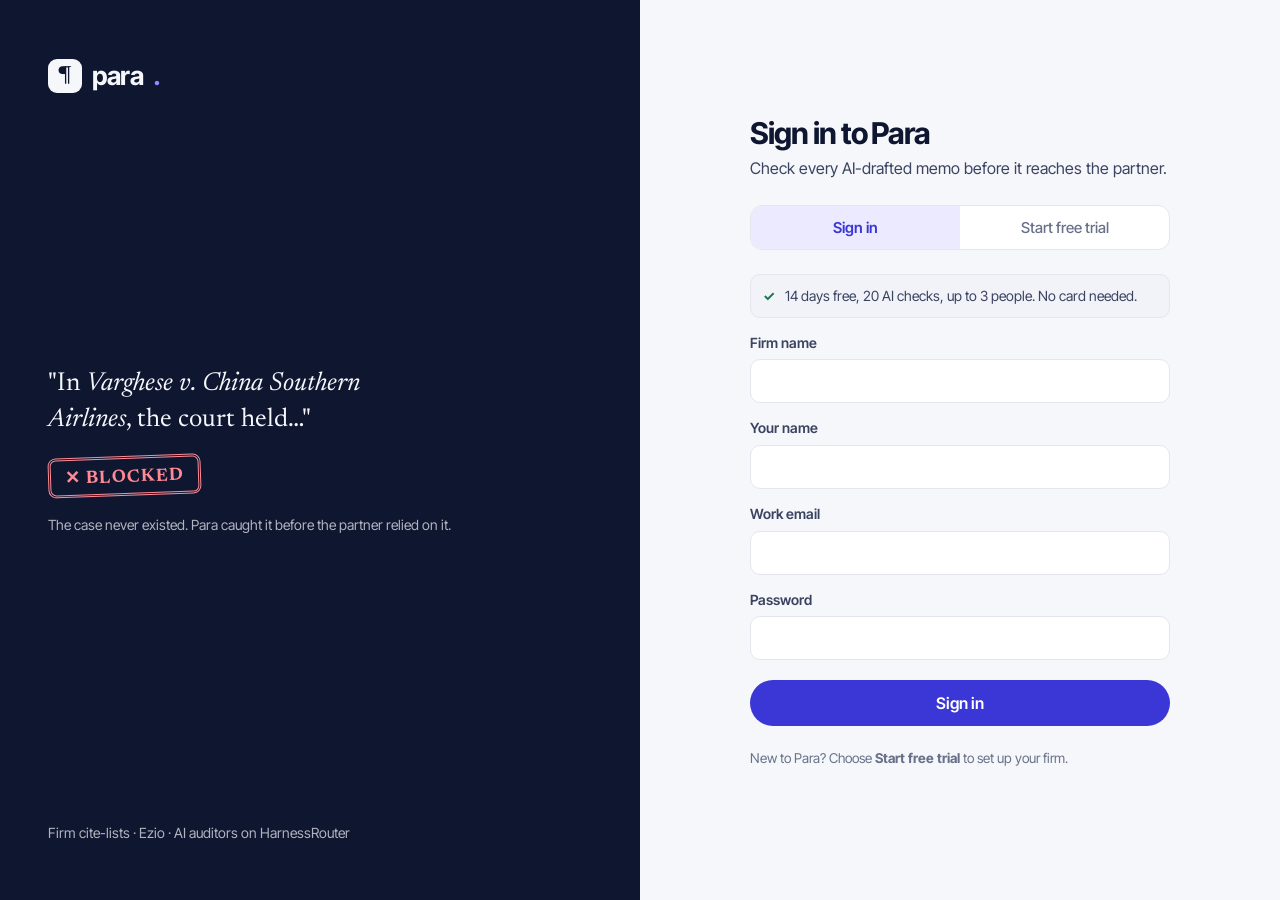
==== ui/login.html @ 793fa745 "Add sign-in, firm accounts and usage limits to the server In hosted mode (PARA_MODE=hosted) the serv" ====
<!doctype html>
<html lang="en">
<head>
<meta charset="utf-8">
<meta name="viewport" content="width=device-width, initial-scale=1, viewport-fit=cover">
<title>Para · Sign in</title>
<link rel="icon" href="data:image/svg+xml,%3Csvg xmlns='http://www.w3.org/2000/svg' viewBox='0 0 32 32'%3E%3Crect width='32' height='32' rx='8' fill='%230e1630'/%3E%3Ctext x='16' y='23' font-size='20' text-anchor='middle' fill='white' font-family='Georgia'%3E%C2%B6%3C/text%3E%3C/svg%3E">
<link rel="preconnect" href="https://fonts.googleapis.com">
<link rel="preconnect" href="https://fonts.gstatic.com" crossorigin>
<link rel="stylesheet" href="https://fonts.googleapis.com/css2?family=Inter+Tight:wght@400;500;600;700&family=Newsreader:opsz,wght@6..72,400;6..72,600&display=swap">
<style>
  /* Same tokens as the Para website and app. */
  :root {
    --bg: #f6f7fb; --card: #ffffff; --soft: #f1f3f9; --ink: #0e1630; --ink-2: #3a4360; --muted: #69718a; --rule: #e3e6ef;
    --accent: #3b36d6; --accent-ink: #ffffff; --accent-soft: #eceafe; --block: #b4232f; --block-bg: #fbe6e8; --ok: #18794e;
    --shadow: 0 1px 2px rgba(14, 22, 48, .06), 0 8px 24px rgba(14, 22, 48, .06);
    --sans: "Inter Tight", -apple-system, BlinkMacSystemFont, "Segoe UI", Roboto, Arial, sans-serif;
    --serif: "Newsreader", "Iowan Old Style", Palatino, Georgia, serif; color-scheme: light;
  }
  @media (prefers-color-scheme: dark) {
    :root:not([data-theme="light"]) {
      --bg: #0b1020; --card: #141c38; --soft: #111831; --ink: #eef0f8; --ink-2: #c3c8dc; --muted: #9098b3; --rule: #263055;
      --accent: #8f8bff; --accent-ink: #0b1020; --accent-soft: #23265a; --block: #ff7a85; --block-bg: #3a161c; --ok: #4cc38a;
      --shadow: 0 1px 2px rgba(0, 0, 0, .3), 0 8px 24px rgba(0, 0, 0, .25); color-scheme: dark;
    }
  }
  :root[data-theme="dark"] {
    --bg: #0b1020; --card: #141c38; --soft: #111831; --ink: #eef0f8; --ink-2: #c3c8dc; --muted: #9098b3; --rule: #263055;
    --accent: #8f8bff; --accent-ink: #0b1020; --accent-soft: #23265a; --block: #ff7a85; --block-bg: #3a161c; --ok: #4cc38a;
    --shadow: 0 1px 2px rgba(0, 0, 0, .3), 0 8px 24px rgba(0, 0, 0, .25); color-scheme: dark;
  }
  * { box-sizing: border-box; }
  body { margin: 0; min-height: 100vh; background: var(--bg); color: var(--ink); font: 16px/1.55 var(--sans); -webkit-font-smoothing: antialiased;
    display: grid; grid-template-columns: 1fr 1fr; }
  @media (max-width: 860px) { body { grid-template-columns: 1fr; } .side { display: none; } }
  :focus-visible { outline: 3px solid var(--accent); outline-offset: 2px; border-radius: 6px; }
  a { color: var(--accent); }
  .side { background: var(--ink); color: var(--bg); padding: 56px 48px; display: flex; flex-direction: column; justify-content: space-between; }
  .brand { display: inline-flex; align-items: center; gap: 10px; font-weight: 700; font-size: 26px; letter-spacing: -.03em; color: inherit; text-decoration: none; }
  .brand .mark { display: grid; place-items: center; width: 34px; height: 34px; border-radius: 9px; background: var(--bg); color: var(--ink); font: 700 22px/1 var(--serif); }
  .side blockquote { margin: 0; font: 26px/1.4 var(--serif); max-width: 22ch; text-wrap: balance; }
  .side .stamp { display: inline-block; margin-top: 18px; font: 700 18px var(--serif); letter-spacing: .06em; padding: 6px 14px;
    border: 3px double #ff8a94; color: #ff8a94; border-radius: 8px; transform: rotate(-2deg); }
  .side small { opacity: .7; font-size: 14px; }
  .main { display: grid; place-items: center; padding: 40px 16px; }
  .card { width: 100%; max-width: 420px; }
  .mobile-brand { display: none; color: var(--ink); margin-bottom: 28px; }
  .mobile-brand .mark { background: var(--ink); color: var(--bg); }
  @media (max-width: 860px) { .mobile-brand { display: inline-flex; } }
  h1 { font-size: 30px; letter-spacing: -.035em; line-height: 1.1; margin: 0 0 6px; text-wrap: balance; }
  .lede { color: var(--ink-2); margin: 0 0 24px; }
  .tabs { display: grid; grid-template-columns: 1fr 1fr; border: 1px solid var(--rule); border-radius: 12px; overflow: hidden; margin-bottom: 24px; background: var(--card); }
  .tabs button { border: 0; background: none; padding: 12px; font: 500 15px var(--sans); color: var(--muted); cursor: pointer; }
  .tabs button[aria-selected="true"] { background: var(--accent-soft); color: var(--accent); font-weight: 600; }
  form { display: grid; gap: 14px; }
  label { display: grid; gap: 6px; font-size: 14px; font-weight: 600; color: var(--ink-2); }
  input { font: 16px var(--sans); color: var(--ink); background: var(--card); border: 1px solid var(--rule); border-radius: 10px; padding: 11px 12px; width: 100%; }
  .hint { font-weight: 400; color: var(--muted); font-size: 13px; }
  .submit { margin-top: 6px; font: 600 16px var(--sans); padding: 13px; border-radius: 999px; border: 0; background: var(--accent); color: var(--accent-ink); cursor: pointer; }
  .submit:disabled { opacity: .5; cursor: wait; }
  .error { background: var(--block-bg); color: var(--block); padding: 10px 12px; border-radius: 10px; font-size: 14px; }
  .trial { display: flex; gap: 10px; align-items: center; font-size: 14px; color: var(--ink-2); background: var(--soft); border: 1px solid var(--rule); border-radius: 10px; padding: 10px 12px; }
  .trial b { color: var(--ok); }
  .foot { margin-top: 22px; font-size: 13.5px; color: var(--muted); }
</style>
</head>
<body>
  <aside class="side" aria-hidden="true">
    <span class="brand"><span class="mark">¶</span>para<span style="color:#8f8bff">.</span></span>
    <div>
      <blockquote>"In <i>Varghese v. China Southern Airlines</i>, the court held…"</blockquote>
      <span class="stamp">✕ BLOCKED</span>
      <p><small>The case never existed. Para caught it before the partner relied on it.</small></p>
    </div>
    <small>Firm cite-lists · Ezio · AI auditors on HarnessRouter</small>
  </aside>

  <main class="main">
    <div class="card">
      <a class="brand mobile-brand" href="/login"><span class="mark" aria-hidden="true">¶</span>para.</a>
      <h1 id="title">Sign in to Para</h1>
      <p class="lede" id="lede">Check every AI-drafted memo before it reaches the partner.</p>

      <div class="tabs" role="tablist" id="tabs">
        <button type="button" role="tab" id="tab-login" aria-selected="true">Sign in</button>
        <button type="button" role="tab" id="tab-signup" aria-selected="false">Start free trial</button>
      </div>

      <form id="form" novalidate>
        <div class="trial" id="trial" hidden><b>✓</b> 14 days free, 20 AI checks, up to 3 people. No card needed.</div>
        <label id="f-firm" hidden>Firm name<input id="firm" name="firm" autocomplete="organization" maxlength="120"></label>
        <label id="f-name" hidden>Your name<input id="name" name="name" autocomplete="name" maxlength="120"></label>
        <label>Work email<input id="email" name="email" type="email" autocomplete="email" required></label>
        <label>Password <span class="hint" id="pw-hint" hidden>At least 10 characters.</span><input id="password" name="password" type="password" autocomplete="current-password" required minlength="10"></label>
        <div class="error" id="error" role="alert" hidden></div>
        <button class="submit" id="submit" type="submit">Sign in</button>
      </form>
      <p class="foot" id="foot">New to Para? Choose <b>Start free trial</b> to set up your firm.</p>
    </div>
  </main>

<script>
/* Sign in, start a trial, or join a firm by invite (/join#token). The token stays in the fragment, so it never reaches server logs. */
const $ = (id) => document.getElementById(id);
const path = location.pathname;
const inviteToken = path === "/join" ? location.hash.slice(1) : "";
let mode = inviteToken ? "join" : path === "/signup" ? "signup" : "login";

const COPY = {
  login: { title: "Sign in to Para", lede: "Check every AI-drafted memo before it reaches the partner.", submit: "Sign in", url: "/auth/login" },
  signup: { title: "Start your firm's free trial", lede: "Set up your firm in a minute. You'll be its owner and can invite your team.", submit: "Create firm account", url: "/auth/signup" },
  join: { title: "Join your firm on Para", lede: "Your firm invited you. Create your sign-in to get started.", submit: "Join firm", url: "/auth/accept-invite" },
};

function render() {
  const c = COPY[mode];
  $("title").textContent = c.title; $("lede").textContent = c.lede; $("submit").textContent = c.submit;
  $("tabs").hidden = mode === "join";
  $("tab-login").setAttribute("aria-selected", String(mode === "login"));
  $("tab-signup").setAttribute("aria-selected", String(mode === "signup"));
  $("f-firm").hidden = mode !== "signup";
  $("f-name").hidden = mode === "login";
  $("trial").hidden = mode !== "signup";
  $("pw-hint").hidden = mode === "login";
  $("password").autocomplete = mode === "login" ? "current-password" : "new-password";
  $("foot").hidden = mode === "join";
  $("foot").innerHTML = mode === "login" ? "New to Para? Choose <b>Start free trial</b> to set up your firm." : "Already have an account? Choose <b>Sign in</b>.";
  $("error").hidden = true;
}
$("tab-login").onclick = () => { mode = "login"; history.replaceState(null, "", "/login"); render(); };
$("tab-signup").onclick = () => { mode = "signup"; history.replaceState(null, "", "/signup"); render(); };
render();

$("form").addEventListener("submit", async (e) => {
  e.preventDefault();
  const err = $("error");
  const body = { email: $("email").value.trim(), password: $("password").value };
  if (mode !== "login") body.name = $("name").value.trim();
  if (mode === "signup") body.firm = $("firm").value.trim();
  if (mode === "join") body.token = inviteToken;
  if (!body.email || !body.password || (mode === "signup" && !body.firm)) { err.textContent = "Fill in every field."; err.hidden = false; return; }
  if (mode !== "login" && body.password.length < 10) { err.textContent = "Use a password of at least 10 characters."; err.hidden = false; return; }
  $("submit").disabled = true;
  try {
    const res = await fetch(COPY[mode].url, { method: "POST", headers: { "Content-Type": "application/json" }, body: JSON.stringify(body) });
    const data = await res.json().catch(() => ({}));
    if (res.ok) { location.replace("/"); return; }
    err.textContent = data.error || `Something went wrong (HTTP ${res.status}). Try again.`;
  } catch (x) {
    err.textContent = "Para could not be reached. Check your connection and try again.";
  }
  err.hidden = false;
  $("submit").disabled = false;
});
</script>
</body>
</html>
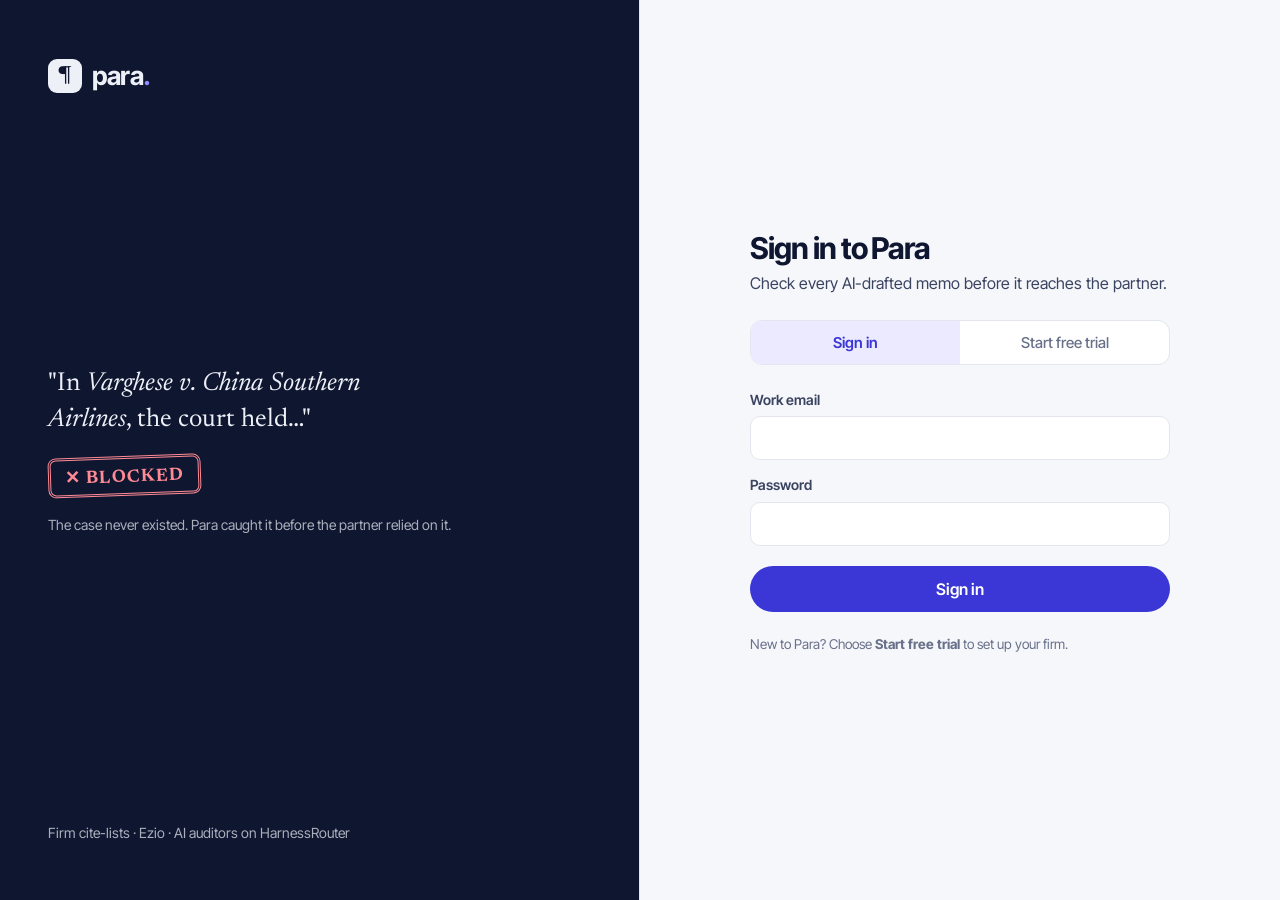
==== commit 5e7edc99: "Add the hosted pages: sign-in, account and billing, and an account bar - ui/login.html: sign in, sta" ====
--- a/ui/login.html
+++ b/ui/login.html
@@ -16,6 +16,7 @@
     --shadow: 0 1px 2px rgba(14, 22, 48, .06), 0 8px 24px rgba(14, 22, 48, .06);
     --sans: "Inter Tight", -apple-system, BlinkMacSystemFont, "Segoe UI", Roboto, Arial, sans-serif;
     --serif: "Newsreader", "Iowan Old Style", Palatino, Georgia, serif; color-scheme: light;
+    --side: #0e1630; --side-ink: #eef0f8; --side-dot: #8f8bff; --side-stamp: #ff8a94;
   }
   @media (prefers-color-scheme: dark) {
     :root:not([data-theme="light"]) {
@@ -30,17 +31,18 @@
     --shadow: 0 1px 2px rgba(0, 0, 0, .3), 0 8px 24px rgba(0, 0, 0, .25); color-scheme: dark;
   }
   * { box-sizing: border-box; }
+  [hidden] { display: none !important; }
   body { margin: 0; min-height: 100vh; background: var(--bg); color: var(--ink); font: 16px/1.55 var(--sans); -webkit-font-smoothing: antialiased;
     display: grid; grid-template-columns: 1fr 1fr; }
   @media (max-width: 860px) { body { grid-template-columns: 1fr; } .side { display: none; } }
   :focus-visible { outline: 3px solid var(--accent); outline-offset: 2px; border-radius: 6px; }
   a { color: var(--accent); }
-  .side { background: var(--ink); color: var(--bg); padding: 56px 48px; display: flex; flex-direction: column; justify-content: space-between; }
+  .side { background: var(--side); color: var(--side-ink); border-right: 1px solid var(--rule); padding: 56px 48px; display: flex; flex-direction: column; justify-content: space-between; }
   .brand { display: inline-flex; align-items: center; gap: 10px; font-weight: 700; font-size: 26px; letter-spacing: -.03em; color: inherit; text-decoration: none; }
-  .brand .mark { display: grid; place-items: center; width: 34px; height: 34px; border-radius: 9px; background: var(--bg); color: var(--ink); font: 700 22px/1 var(--serif); }
+  .brand .mark { display: grid; place-items: center; width: 34px; height: 34px; border-radius: 9px; background: var(--side-ink); color: var(--side); font: 700 22px/1 var(--serif); }
   .side blockquote { margin: 0; font: 26px/1.4 var(--serif); max-width: 22ch; text-wrap: balance; }
   .side .stamp { display: inline-block; margin-top: 18px; font: 700 18px var(--serif); letter-spacing: .06em; padding: 6px 14px;
-    border: 3px double #ff8a94; color: #ff8a94; border-radius: 8px; transform: rotate(-2deg); }
+    border: 3px double var(--side-stamp); color: var(--side-stamp); border-radius: 8px; transform: rotate(-2deg); }
   .side small { opacity: .7; font-size: 14px; }
   .main { display: grid; place-items: center; padding: 40px 16px; }
   .card { width: 100%; max-width: 420px; }
@@ -66,7 +68,7 @@
 </head>
 <body>
   <aside class="side" aria-hidden="true">
-    <span class="brand"><span class="mark">¶</span>para<span style="color:#8f8bff">.</span></span>
+    <span class="brand"><span class="mark">¶</span><span>para<span style="color: var(--side-dot)">.</span></span></span>
     <div>
       <blockquote>"In <i>Varghese v. China Southern Airlines</i>, the court held…"</blockquote>
       <span class="stamp">✕ BLOCKED</span>
@@ -77,7 +79,7 @@
 
   <main class="main">
     <div class="card">
-      <a class="brand mobile-brand" href="/login"><span class="mark" aria-hidden="true">¶</span>para.</a>
+      <a class="brand mobile-brand" href="/login"><span class="mark" aria-hidden="true">¶</span><span>para.</span></a>
       <h1 id="title">Sign in to Para</h1>
       <p class="lede" id="lede">Check every AI-drafted memo before it reaches the partner.</p>
 
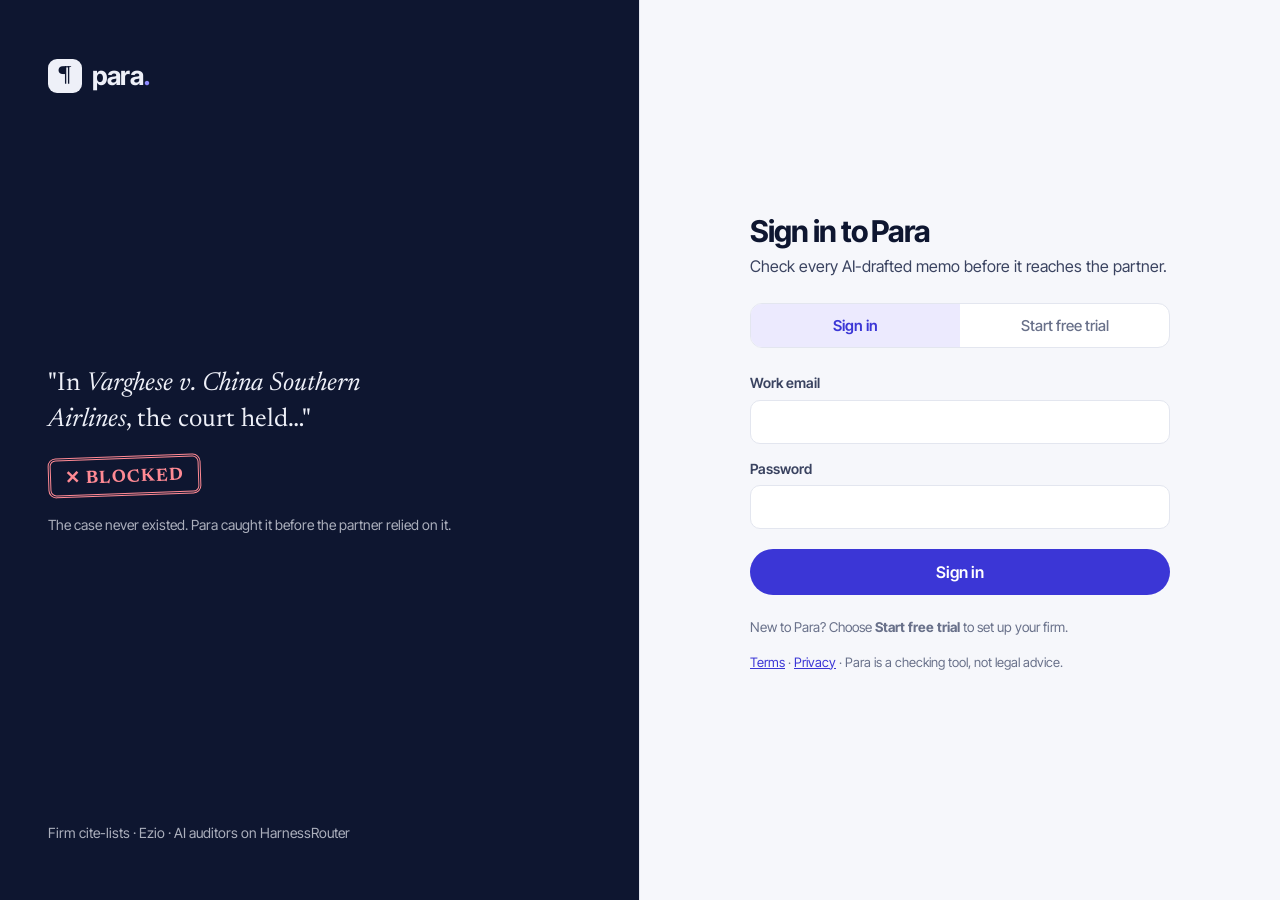
==== commit 66681be7: "Hide the sign-in page's quote panel on narrow screens The media query that hides the decorative pane" ====
--- a/ui/login.html
+++ b/ui/login.html
@@ -34,7 +34,6 @@
   [hidden] { display: none !important; }
   body { margin: 0; min-height: 100vh; background: var(--bg); color: var(--ink); font: 16px/1.55 var(--sans); -webkit-font-smoothing: antialiased;
     display: grid; grid-template-columns: 1fr 1fr; }
-  @media (max-width: 860px) { body { grid-template-columns: 1fr; } .side { display: none; } }
   :focus-visible { outline: 3px solid var(--accent); outline-offset: 2px; border-radius: 6px; }
   a { color: var(--accent); }
   .side { background: var(--side); color: var(--side-ink); border-right: 1px solid var(--rule); padding: 56px 48px; display: flex; flex-direction: column; justify-content: space-between; }
@@ -44,6 +43,7 @@
   .side .stamp { display: inline-block; margin-top: 18px; font: 700 18px var(--serif); letter-spacing: .06em; padding: 6px 14px;
     border: 3px double var(--side-stamp); color: var(--side-stamp); border-radius: 8px; transform: rotate(-2deg); }
   .side small { opacity: .7; font-size: 14px; }
+  @media (max-width: 860px) { body { grid-template-columns: 1fr; } .side { display: none; } }  /* after .side so it wins */
   .main { display: grid; place-items: center; padding: 40px 16px; }
   .card { width: 100%; max-width: 420px; }
   .mobile-brand { display: none; color: var(--ink); margin-bottom: 28px; }
@@ -64,6 +64,9 @@
   .trial { display: flex; gap: 10px; align-items: center; font-size: 14px; color: var(--ink-2); background: var(--soft); border: 1px solid var(--rule); border-radius: 10px; padding: 10px 12px; }
   .trial b { color: var(--ok); }
   .foot { margin-top: 22px; font-size: 13.5px; color: var(--muted); }
+  .check { display: flex; gap: 10px; align-items: flex-start; font-weight: 400; font-size: 14px; }
+  .check input { width: 18px; height: 18px; margin-top: 2px; flex: none; accent-color: var(--accent); }
+  .legal { margin-top: 10px; font-size: 13px; color: var(--muted); }
 </style>
 </head>
 <body>
@@ -94,10 +97,12 @@
         <label id="f-name" hidden>Your name<input id="name" name="name" autocomplete="name" maxlength="120"></label>
         <label>Work email<input id="email" name="email" type="email" autocomplete="email" required></label>
         <label>Password <span class="hint" id="pw-hint" hidden>At least 10 characters.</span><input id="password" name="password" type="password" autocomplete="current-password" required minlength="10"></label>
+        <label class="check" id="f-terms" hidden><input id="accept" type="checkbox"> <span>I agree to the <a href="/terms" target="_blank" rel="noopener">Terms of Service</a> and <a href="/privacy" target="_blank" rel="noopener">Privacy Policy</a>, and understand Para is a checking tool, not legal advice.</span></label>
         <div class="error" id="error" role="alert" hidden></div>
         <button class="submit" id="submit" type="submit">Sign in</button>
       </form>
       <p class="foot" id="foot">New to Para? Choose <b>Start free trial</b> to set up your firm.</p>
+      <p class="legal"><a href="/terms">Terms</a> · <a href="/privacy">Privacy</a> · Para is a checking tool, not legal advice.</p>
     </div>
   </main>
 
@@ -124,6 +129,7 @@
   $("f-name").hidden = mode === "login";
   $("trial").hidden = mode !== "signup";
   $("pw-hint").hidden = mode === "login";
+  $("f-terms").hidden = mode === "login";
   $("password").autocomplete = mode === "login" ? "current-password" : "new-password";
   $("foot").hidden = mode === "join";
   $("foot").innerHTML = mode === "login" ? "New to Para? Choose <b>Start free trial</b> to set up your firm." : "Already have an account? Choose <b>Sign in</b>.";
@@ -140,6 +146,8 @@
   if (mode !== "login") body.name = $("name").value.trim();
   if (mode === "signup") body.firm = $("firm").value.trim();
   if (mode === "join") body.token = inviteToken;
+  if (mode !== "login") body.accept_terms = $("accept").checked;
+  if (mode !== "login" && !body.accept_terms) { err.textContent = "Agree to the Terms of Service and Privacy Policy to continue."; err.hidden = false; return; }
   if (!body.email || !body.password || (mode === "signup" && !body.firm)) { err.textContent = "Fill in every field."; err.hidden = false; return; }
   if (mode !== "login" && body.password.length < 10) { err.textContent = "Use a password of at least 10 characters."; err.hidden = false; return; }
   $("submit").disabled = true;
